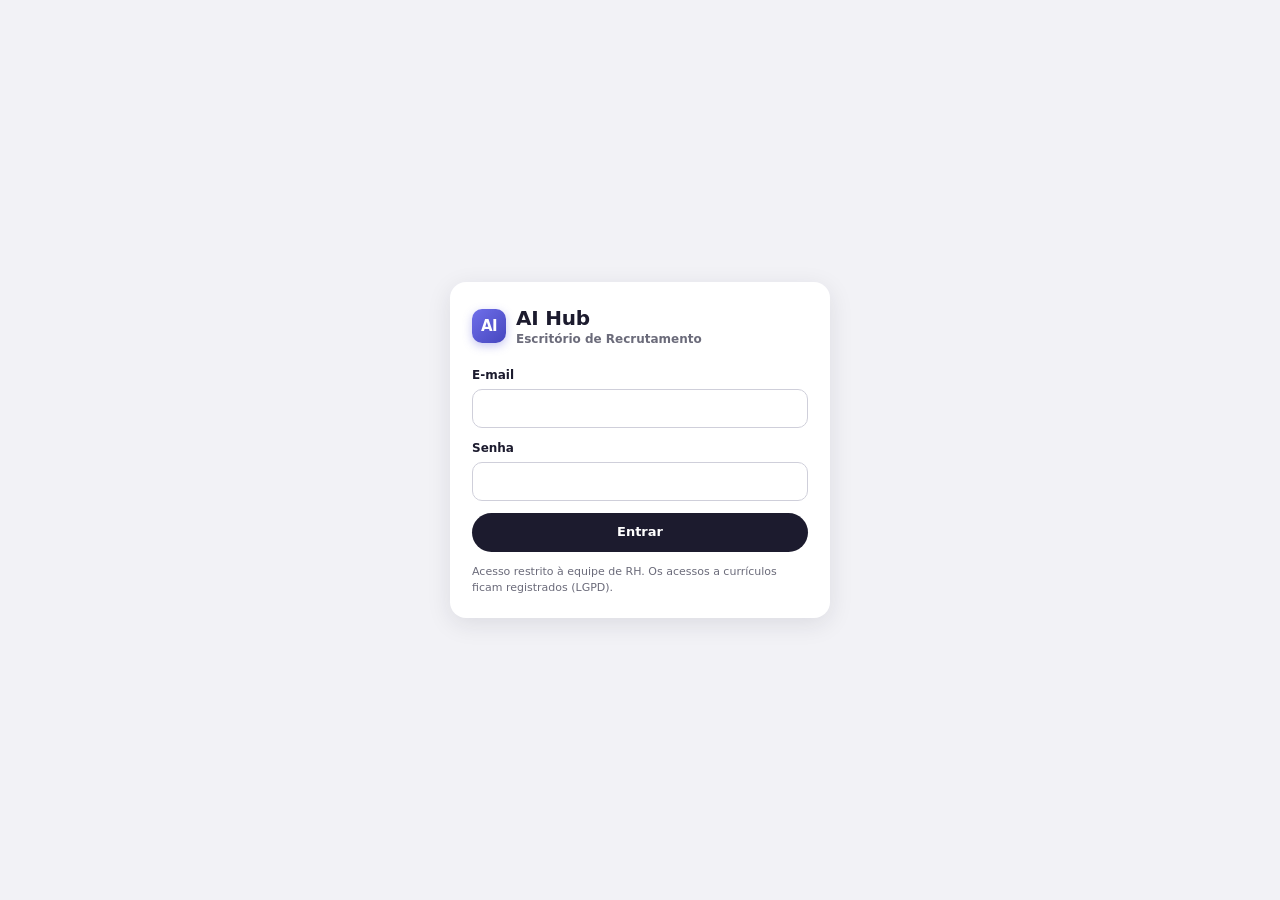
==== frontend/index.html @ b84db29b "AI Hub pronto para produção: Gemini econômico, controle de custos, usuários e Docker Projeto passa a" ====
<!doctype html>
<html lang="pt-BR">
<head>
<meta charset="utf-8">
<meta name="viewport" content="width=device-width,initial-scale=1">
<title>AI Hub · Escritório de Recrutamento</title>
<link rel="stylesheet" href="estilo.css">
</head>
<body>
<header id="topo">
  <div class="logo"><b data-marca="sigla">AI</b><div><h1 data-marca="nome">AI Hub</h1><span data-marca="subtitulo">Escritório de Recrutamento</span></div></div>
  <div id="legenda"></div>
  <div id="usuario"></div>
</header>
<main id="principal">
  <section id="esq">
    <div id="palco"><canvas id="cn"></canvas></div>
    <div id="ferramentas"></div>
    <div id="atividade"></div>
    <div id="cvw"></div>
  </section>
  <aside id="painel"><div id="pi"></div></aside>
</main>
<div id="dica"></div>
<div id="modal"></div>
<div id="login" class="oculto">
  <form class="caixa" id="flogin" autocomplete="on">
    <div class="logo"><b data-marca="sigla">AI</b><div><h1 data-marca="nome">AI Hub</h1><span data-marca="subtitulo">Escritório de Recrutamento</span></div></div>
    <label class="campo">E-mail<input id="lemail" type="email" required autocomplete="username"></label>
    <label class="campo">Senha<input id="lsenha" type="password" required autocomplete="current-password"></label>
    <div class="erro" id="lerro"></div>
    <button class="btn escuro" style="width:100%;padding:10px">Entrar</button>
    <p class="aviso">Acesso restrito à equipe de RH. Os acessos a currículos ficam registrados (LGPD).</p>
  </form>
</div>
<script src="cena.js"></script>
<script src="app.js"></script>
</body>
</html>
---- frontend/estilo.css ----
:root{--acc:#5B5BD6;--acc2:#4646BE;--accl:#ECEBFF;--k:#1C1B2E;--m:#6B6B7A;--l:#F6F6F9;--b:#E3E3EA;--ok:#2E9E5B;--warn:#F08A24;--bad:#D64545;--info:#3B82C4;
  --r:12px;--sh:0 6px 24px rgba(28,27,46,.10);font-synthesis:none}
*{box-sizing:border-box;margin:0;padding:0}
html,body{height:100%}
body{font:13px/1.45 system-ui,-apple-system,"Segoe UI",Roboto,Arial,sans-serif;background:#F2F2F6;color:var(--k);display:flex;flex-direction:column;overflow:hidden}
button{font:inherit;color:inherit;cursor:pointer}
input,select,textarea{font:inherit;color:inherit}
.oculto{display:none!important}

/* topo */
#topo{height:58px;flex:none;background:#fff;border-bottom:1px solid var(--b);display:flex;align-items:center;gap:14px;padding:0 18px}
.logo{display:flex;align-items:center;gap:10px}
.logo b{width:34px;height:34px;border-radius:10px;background:linear-gradient(135deg,#6F6FEA,var(--acc2));color:#fff;display:grid;place-items:center;font:900 15px system-ui;letter-spacing:-.5px;box-shadow:0 3px 10px rgba(91,91,214,.35)}
.logo h1{font-size:20px;letter-spacing:-.2px;white-space:nowrap}.logo span{display:block;font-size:12px;font-weight:600;color:var(--m);margin-top:-2px;white-space:nowrap}
#legenda{display:flex;gap:12px;margin-left:8px;flex-wrap:wrap;font-size:12px;font-weight:700}
#legenda span{display:flex;align-items:center;gap:5px;white-space:nowrap}
.d{display:inline-block;width:10px;height:10px;border-radius:50%;flex:none}
#usuario{margin-left:auto;display:flex;align-items:center;gap:10px;font-weight:600;white-space:nowrap}
.selo{background:var(--accl);color:var(--acc2);border-radius:20px;padding:4px 10px;font-size:11px;font-weight:700}
.selo.demo{background:var(--k);color:#fff}.selo.pausa{background:#FDECEA;color:var(--bad)}
.btn{border:0;border-radius:20px;padding:7px 14px;font-weight:700;background:var(--acc);color:#fff}
.btn:hover{background:var(--acc2)}.btn:disabled{opacity:.55;cursor:default}
.btn.escuro{background:var(--k);color:#fff}.btn.escuro:hover{background:#33314F}
.btn.claro{background:#fff;color:var(--k);box-shadow:inset 0 0 0 1.5px #C9C8D6}.btn.claro:hover{background:var(--accl)}
.btn.mini{padding:4px 10px;font-size:12px}.btn.perigo{background:var(--bad);color:#fff}
.lnk{background:none;border:0;color:var(--acc2);font-weight:700}

/* principal */
#principal{flex:1;display:flex;min-height:0;position:relative}
#esq{flex:1;display:flex;flex-direction:column;min-width:0;position:relative}
#palco{flex:1;overflow:auto;position:relative;min-height:0;background:radial-gradient(ellipse at 50% 40%,#FCFCFE 0%,#ECECF2 78%)}
#cn{display:block}
#ferramentas{position:absolute;left:14px;right:64px;top:12px;display:flex;gap:8px;z-index:3;flex-wrap:wrap;pointer-events:none}#ferramentas .btn{pointer-events:auto}
#ferramentas .btn{background:#fff;color:var(--k);box-shadow:var(--sh);font-size:12px}
#ferramentas .btn:hover{background:var(--accl);color:var(--acc2)}
#zoom{position:absolute;right:14px;top:12px;display:flex;flex-direction:column;gap:6px;z-index:3}
#zoom button{width:34px;height:34px;border:0;border-radius:10px;background:#fff;box-shadow:var(--sh);font-size:18px;font-weight:700}
#zoom button:hover{background:var(--accl)}
#zoom button:last-child{font-size:15px;opacity:.55}#zoom button.on{opacity:1;box-shadow:inset 0 0 0 2px var(--acc),var(--sh)}
#atividade{flex:none;background:#fff;border-top:1px solid var(--b);padding:7px 18px 8px;max-height:112px;overflow:hidden;transition:max-height .2s}
#atividade.fechado{max-height:34px}
#atividade header{display:flex;align-items:center;gap:8px;font-weight:800;font-size:12px;letter-spacing:.3px;color:var(--m);cursor:pointer;height:20px}
#atividade p{margin:2px 0;display:flex;gap:10px;white-space:nowrap;overflow:hidden;text-overflow:ellipsis}
#atividade p b{color:#9A9AA8;font-weight:700;flex:none;width:40px}
#atividade p span{overflow:hidden;text-overflow:ellipsis}#atividade p i{font-style:normal;font-weight:700}
#atividade p.novo{animation:pisca 1.2s}
@keyframes pisca{0%{background:var(--accl)}100%{background:transparent}}

/* dica */
#dica{position:fixed;z-index:30;pointer-events:none;background:#fff;border-radius:10px;box-shadow:var(--sh);padding:9px 12px;font-size:12px;max-width:290px;display:none;border:1px solid var(--b)}
#dica b{font-size:13px}

/* painel lateral */
#painel{width:0;flex:none;overflow:hidden;background:var(--l);transition:width .18s;box-shadow:-8px 0 24px rgba(28,27,46,.06)}
#painel.aberto{width:420px}
#pi{width:420px;height:100%;display:flex;flex-direction:column}
.ph{background:var(--k);color:#fff;padding:16px 18px;display:flex;gap:14px;align-items:center;position:relative;flex:none;min-height:100px}
.ph h2{font-size:22px;letter-spacing:.3px}.ph h2 .emoji{font-size:18px;vertical-align:2px}.ph small{color:#B7B6FF;font-weight:700;display:block}.ph em{font-style:normal;font-size:12px;color:#D6D5E6;display:block;margin:2px 0 6px}
.ph canvas{flex:none;border-radius:50%;background:var(--accl)}
.ph .chip{white-space:normal;line-height:1.35;padding:3px 9px}
.x{position:absolute;right:12px;top:8px;background:none;border:0;color:#fff;font-size:24px;line-height:1}
.abas{display:flex;background:#fff;flex:none;border-bottom:1px solid var(--b)}
.abas button{flex:1;padding:12px 6px;border:0;background:none;font-weight:700;color:#8A8A98;border-bottom:3px solid transparent}
.abas .on{color:var(--k);border-color:var(--acc)}
#pb{flex:1;overflow:auto;padding:14px 16px}
.cartao{background:#fff;border-radius:var(--r);padding:12px 13px;margin-bottom:10px;box-shadow:0 1px 2px rgba(28,27,46,.05)}
.cartao.clica{cursor:pointer}.cartao.clica:hover{box-shadow:0 0 0 2px var(--acc)}
.sec{font-size:11px;font-weight:800;letter-spacing:.4px;color:var(--m);margin:10px 0 7px;text-transform:uppercase}
.chip{display:inline-flex;align-items:center;gap:5px;border-radius:12px;padding:2px 9px;font-size:11px;font-weight:700;color:#fff;white-space:nowrap;background:#8A8F99}
.chip.claro{background:#EFEFF4;color:var(--k)}
.linha{display:flex;justify-content:space-between;align-items:center;gap:8px}
.barra{height:7px;background:#E7E7EE;border-radius:4px;margin:8px 0;overflow:hidden}.barra i{display:block;height:100%;background:var(--ok);border-radius:4px}
.g4{display:grid;grid-template-columns:repeat(4,1fr);gap:8px}.g2{display:grid;grid-template-columns:1fr 1fr;gap:8px}.g3{display:grid;grid-template-columns:repeat(3,1fr);gap:8px}
.kpi{background:#fff;border-radius:10px;padding:10px 6px;text-align:center;font-size:11px;color:var(--m);font-weight:600}
.kpi b{display:block;font-size:22px;color:var(--k);line-height:1.2}
.kpi.alerta b{color:var(--bad)}
.pilula{display:inline-block;border:1px solid #D4D4DE;background:#fff;border-radius:14px;padding:4px 11px;margin:0 6px 6px 0;font-weight:600;font-size:12px;cursor:pointer}
.pilula:hover{border-color:var(--acc)}
.pilula.on{background:var(--accl);border-color:var(--acc);color:var(--acc2);font-weight:800}
.mini{font-size:12px;color:var(--m)}
.ok{color:#23804A}.alerta{color:#B9650F}.ruim{color:var(--bad)}
ul.lista{margin:4px 0 0 16px}ul.lista li{margin:2px 0}
.hist p{margin:4px 0;font-size:12px}.hist b{color:#9A9AA8;margin-right:6px}
.vazio{color:var(--m);text-align:center;padding:24px 8px}
.msg{max-width:86%;padding:8px 12px;border-radius:14px;margin:6px 0;background:#fff;white-space:pre-wrap}
.msg.eu{background:var(--acc);color:#fff;margin-left:auto}
.msg.digitando{color:var(--m);font-style:italic}
#entrada{display:flex;gap:8px;padding:10px 14px;flex:none;border-top:1px solid var(--b);background:#fff}
#entrada input{flex:1;border:1px solid #CFCFDA;border-radius:20px;padding:9px 14px}
#entrada input:focus,.campo input:focus,.campo textarea:focus,.campo select:focus{outline:2px solid var(--accl);border-color:var(--acc)}
.pend{background:#FDECEA}.pend.amarelo{background:#FFF6D6}
select.sel{border:1px solid #CFCFDA;border-radius:8px;padding:5px 8px;background:#fff}

/* personalidade, colaboração e canal da equipe */
.cartao.perfil{background:#F7F6FF;border:1px solid #DCDAFA}
.colab{margin-top:4px;padding:5px 8px;background:#F3F0FF;border-radius:8px;color:#463F63}
.cartao.colabc{background:#F6F3FF;border:1px solid #DDD5F5;box-shadow:none}
.rostos{display:flex;gap:4px;flex-wrap:wrap;margin-top:2px}.rostos canvas{border-radius:50%;box-shadow:0 0 0 2px #fff}
.sugs{flex:none;padding:8px 12px 0;background:#fff;border-top:1px solid var(--b);max-height:76px;overflow:auto}
.eq{display:flex;gap:8px;margin:10px 0;align-items:flex-start}
.eq canvas.av{flex:none;border-radius:50%;margin-top:2px}
.eq .corpo{min-width:0;max-width:86%}
.eq .quem{font-size:12px;margin-bottom:2px}
.eq .bal{background:#fff;border-radius:4px 14px 14px 14px;padding:7px 11px;white-space:pre-wrap;box-shadow:0 1px 2px rgba(28,27,46,.06)}
.eq.digitando .bal{color:var(--m);font-style:italic;background:#F6F3FF}
.eq.eu{justify-content:flex-end}.eq.eu .bal{background:var(--acc);color:#fff;border-radius:14px 4px 14px 14px;max-width:86%}
.eq.sis{justify-content:center;font-size:11.5px;color:var(--m);text-align:center;background:#ECECF2;border-radius:10px;padding:5px 10px}
.eq.sis span{color:#9A9AA8;margin-left:4px}

/* administração */
.caixa.larga{width:min(820px,100%)}
.tabs{display:flex;gap:4px;border-bottom:1px solid var(--b);margin:-4px 0 14px}
.tabs button{border:0;background:none;padding:9px 12px;font-weight:700;color:#8A8A98;border-bottom:3px solid transparent}
.tabs .on{color:var(--k);border-color:var(--acc)}
table.tab{width:100%;border-collapse:collapse;font-size:12.5px}
table.tab th{text-align:left;color:var(--m);font-weight:700;font-size:11px;text-transform:uppercase;letter-spacing:.3px;padding:6px 8px;border-bottom:1px solid var(--b)}
table.tab td{padding:7px 8px;border-bottom:1px solid #F0F0F5;vertical-align:middle}
table.tab tr.inativo td{color:#A0A0AE}
.senha{font:700 15px ui-monospace,SFMono-Regular,Menlo,monospace;background:var(--accl);color:var(--acc2);border-radius:8px;padding:6px 10px;display:inline-block;margin:4px 0;user-select:all}
.resultado{border-radius:10px;padding:10px 12px;margin-top:10px;font-weight:600}
.resultado.bom{background:#E8F6EE;color:#1F7A45}.resultado.ruim{background:#FDECEA;color:var(--bad)}
.uso b{font-size:20px;display:block;color:var(--k)}

/* currículo */
#cvw{position:absolute;inset:0;background:rgba(28,27,46,.45);z-index:10;padding:18px;display:none}
.cw{background:var(--l);border-radius:14px;height:100%;display:flex;flex-direction:column;overflow:hidden;box-shadow:var(--sh)}
.cw>header{height:48px;flex:none;background:var(--k);color:#fff;display:flex;align-items:center;padding:0 18px;gap:12px}
.cw>header .voltar{color:#B7B6FF;font-weight:700;background:none;border:0}
.cw>header b{margin:0 auto}.cw>header .x{position:static}
.cb{flex:1;display:flex;gap:18px;padding:18px;min-height:0}
.papel{flex:1.35;background:#fff;border:1px solid #DDDDE5;padding:24px 28px;overflow:auto;box-shadow:0 2px 10px rgba(0,0,0,.05)}
.papel pre{white-space:pre-wrap;font:14px/1.6 system-ui,-apple-system,"Segoe UI",sans-serif}
.papel h1{font-size:26px;margin-bottom:2px}
mark{background:#E2E0FF;padding:1px 3px;border-radius:3px}
.num{display:inline-grid;place-items:center;background:var(--acc);color:#fff;border-radius:50%;width:18px;height:18px;font:800 10px system-ui;margin-right:5px;vertical-align:1px}
.analise{flex:1;overflow:auto}
.decisao{display:flex;gap:8px;flex-wrap:wrap;margin-top:8px}

/* modais e login */
#modal{position:fixed;inset:0;background:rgba(28,27,46,.45);z-index:40;display:none;align-items:center;justify-content:center;padding:16px}
.caixa{background:#fff;border-radius:16px;box-shadow:var(--sh);width:min(560px,100%);max-height:90vh;overflow:auto;padding:22px}
.caixa h3{font-size:18px;margin-bottom:12px}
.campo{display:block;margin-bottom:12px;font-weight:700;font-size:12px}
.campo input,.campo textarea,.campo select{display:block;width:100%;margin-top:5px;border:1px solid #CFCFDA;border-radius:10px;padding:9px 11px;font-weight:400;font-size:13px}
.campo textarea{min-height:80px;resize:vertical}
.acoes{display:flex;justify-content:flex-end;gap:8px;margin-top:6px}
.erro{color:var(--bad);font-weight:700;margin:6px 0}
#login{position:fixed;inset:0;z-index:50;background:#F2F2F6;display:flex;align-items:center;justify-content:center;padding:16px}
#login .caixa{width:min(380px,100%)}
#login .logo{margin-bottom:18px}
.aviso{font-size:11px;color:var(--m);margin-top:12px}

@media (max-width:1560px){#legenda{gap:9px;font-size:11px}#usuario small{display:none}}
@media (max-width:1250px){#legenda{display:none}}
@media (max-width:600px){
  #topo{gap:8px;padding:0 10px}.logo span,#usuario>span:not(.selo),#usuario .selo.demo{display:none}.logo h1{font-size:17px;white-space:nowrap}
  #usuario{gap:6px}#trocar-senha{font-size:0;padding:4px 8px}#trocar-senha::before{content:'🔑';font-size:13px}
}
@media (max-width:900px){
  #legenda{display:none}
  #painel.aberto{position:absolute;inset:0;width:100%;z-index:12}
  #pi{width:100%}
  .cb{flex-direction:column}
  .g3{grid-template-columns:1fr 1fr}
}
.caixa .x{position:static;color:var(--m)}.caixa .x:hover{color:var(--k)}
.caixa .kpi{background:var(--l)}
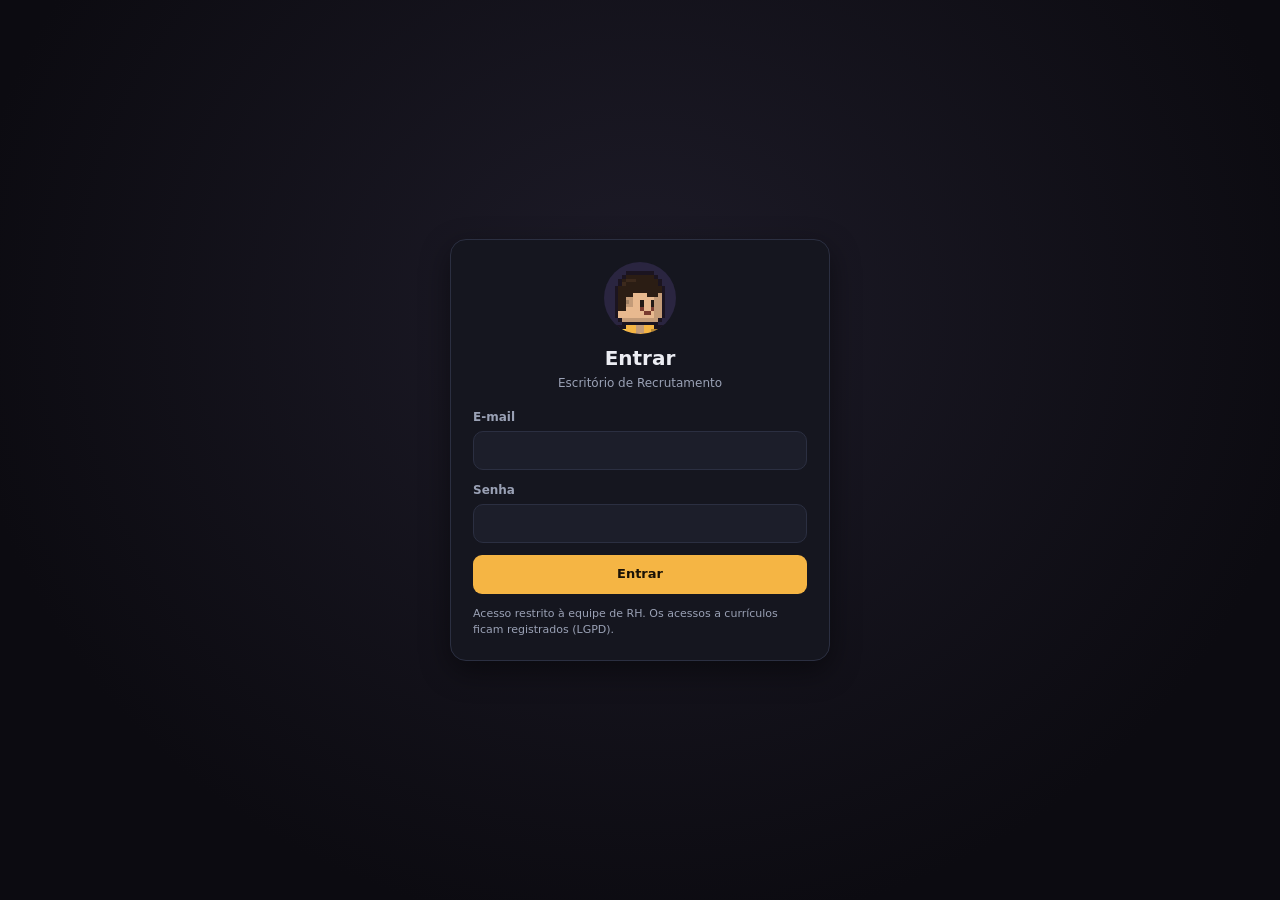
==== commit 05e8ba75: "Escritório em pixel art, interface escura e banco no Supabase Visual: - cena.js reescrito: pixel art" ====
--- a/frontend/index.html
+++ b/frontend/index.html
@@ -3,33 +3,36 @@
 <head>
 <meta charset="utf-8">
 <meta name="viewport" content="width=device-width,initial-scale=1">
-<title>AI Hub · Escritório de Recrutamento</title>
+<meta name="color-scheme" content="dark">
+<title>Escritório de Recrutamento</title>
 <link rel="stylesheet" href="estilo.css">
 </head>
 <body>
 <header id="topo">
-  <div class="logo"><b data-marca="sigla">AI</b><div><h1 data-marca="nome">AI Hub</h1><span data-marca="subtitulo">Escritório de Recrutamento</span></div></div>
-  <div id="legenda"></div>
+  <div class="logo oculto" id="marca"><b data-marca="sigla"></b><span data-marca="nome"></span></div>
+  <nav id="ferramentas"></nav>
   <div id="usuario"></div>
 </header>
 <main id="principal">
   <section id="esq">
     <div id="palco"><canvas id="cn"></canvas></div>
-    <div id="ferramentas"></div>
-    <div id="atividade"></div>
     <div id="cvw"></div>
   </section>
   <aside id="painel"><div id="pi"></div></aside>
 </main>
+<div id="atividade" class="oculto" role="dialog" aria-label="Atividade recente"></div>
+<div id="legenda" class="oculto"></div>
 <div id="dica"></div>
 <div id="modal"></div>
 <div id="login" class="oculto">
   <form class="caixa" id="flogin" autocomplete="on">
-    <div class="logo"><b data-marca="sigla">AI</b><div><h1 data-marca="nome">AI Hub</h1><span data-marca="subtitulo">Escritório de Recrutamento</span></div></div>
+    <canvas id="login-avatar" width="72" height="72"></canvas>
+    <h2 id="login-titulo">Entrar</h2>
+    <p class="mini" id="login-sub">Escritório de recrutamento</p>
     <label class="campo">E-mail<input id="lemail" type="email" required autocomplete="username"></label>
     <label class="campo">Senha<input id="lsenha" type="password" required autocomplete="current-password"></label>
     <div class="erro" id="lerro"></div>
-    <button class="btn escuro" style="width:100%;padding:10px">Entrar</button>
+    <button class="btn" style="width:100%;padding:10px">Entrar</button>
     <p class="aviso">Acesso restrito à equipe de RH. Os acessos a currículos ficam registrados (LGPD).</p>
   </form>
 </div>
--- a/frontend/estilo.css
+++ b/frontend/estilo.css
@@ -1,167 +1,180 @@
-:root{--acc:#5B5BD6;--acc2:#4646BE;--accl:#ECEBFF;--k:#1C1B2E;--m:#6B6B7A;--l:#F6F6F9;--b:#E3E3EA;--ok:#2E9E5B;--warn:#F08A24;--bad:#D64545;--info:#3B82C4;
-  --r:12px;--sh:0 6px 24px rgba(28,27,46,.10);font-synthesis:none}
+:root{--bg:#0E0F15;--sup:#15161F;--sup2:#1C1E2A;--sup3:#252836;--b:#2B2F41;--k:#ECEDF3;--m:#9AA1B5;
+  --acc:#F5B544;--acc2:#E39A1E;--accl:rgba(245,181,68,.14);--ok:#3FB56B;--warn:#F29A38;--bad:#E5534B;--info:#4C8FD6;
+  --r:12px;--sh:0 10px 30px rgba(0,0,0,.45);font-synthesis:none;color-scheme:dark}
 *{box-sizing:border-box;margin:0;padding:0}
 html,body{height:100%}
-body{font:13px/1.45 system-ui,-apple-system,"Segoe UI",Roboto,Arial,sans-serif;background:#F2F2F6;color:var(--k);display:flex;flex-direction:column;overflow:hidden}
+body{font:13px/1.45 system-ui,-apple-system,"Segoe UI",Roboto,Arial,sans-serif;background:var(--bg);color:var(--k);display:flex;flex-direction:column;overflow:hidden}
 button{font:inherit;color:inherit;cursor:pointer}
 input,select,textarea{font:inherit;color:inherit}
+a{color:var(--acc)}
 .oculto{display:none!important}
+svg.ic{width:16px;height:16px;flex:none;stroke:currentColor;fill:none;stroke-width:1.8;stroke-linecap:round;stroke-linejoin:round}
 
 /* topo */
-#topo{height:58px;flex:none;background:#fff;border-bottom:1px solid var(--b);display:flex;align-items:center;gap:14px;padding:0 18px}
-.logo{display:flex;align-items:center;gap:10px}
-.logo b{width:34px;height:34px;border-radius:10px;background:linear-gradient(135deg,#6F6FEA,var(--acc2));color:#fff;display:grid;place-items:center;font:900 15px system-ui;letter-spacing:-.5px;box-shadow:0 3px 10px rgba(91,91,214,.35)}
-.logo h1{font-size:20px;letter-spacing:-.2px;white-space:nowrap}.logo span{display:block;font-size:12px;font-weight:600;color:var(--m);margin-top:-2px;white-space:nowrap}
-#legenda{display:flex;gap:12px;margin-left:8px;flex-wrap:wrap;font-size:12px;font-weight:700}
-#legenda span{display:flex;align-items:center;gap:5px;white-space:nowrap}
-.d{display:inline-block;width:10px;height:10px;border-radius:50%;flex:none}
-#usuario{margin-left:auto;display:flex;align-items:center;gap:10px;font-weight:600;white-space:nowrap}
-.selo{background:var(--accl);color:var(--acc2);border-radius:20px;padding:4px 10px;font-size:11px;font-weight:700}
-.selo.demo{background:var(--k);color:#fff}.selo.pausa{background:#FDECEA;color:var(--bad)}
-.btn{border:0;border-radius:20px;padding:7px 14px;font-weight:700;background:var(--acc);color:#fff}
-.btn:hover{background:var(--acc2)}.btn:disabled{opacity:.55;cursor:default}
-.btn.escuro{background:var(--k);color:#fff}.btn.escuro:hover{background:#33314F}
-.btn.claro{background:#fff;color:var(--k);box-shadow:inset 0 0 0 1.5px #C9C8D6}.btn.claro:hover{background:var(--accl)}
+#topo{height:52px;flex:none;background:var(--sup);border-bottom:1px solid var(--b);display:flex;align-items:center;gap:12px;padding:0 14px}
+.logo{display:flex;align-items:center;gap:9px;font-weight:800;font-size:15px;white-space:nowrap}
+.logo b{width:28px;height:28px;border-radius:8px;background:linear-gradient(135deg,#F7C86A,var(--acc2));color:#1A1206;display:grid;place-items:center;font:900 12px system-ui}
+#ferramentas{display:flex;gap:4px;min-width:0;overflow-x:auto;scrollbar-width:none}
+#ferramentas::-webkit-scrollbar{display:none}
+#ferramentas .btn{display:inline-flex;align-items:center;gap:7px;background:transparent;color:var(--m);font-weight:650;padding:7px 11px;border-radius:9px;white-space:nowrap}
+#ferramentas .btn:hover{background:var(--sup3);color:var(--k)}
+#usuario{margin-left:auto;display:flex;align-items:center;gap:8px;font-weight:600;white-space:nowrap}
+#usuario .quem{display:flex;flex-direction:column;line-height:1.15;text-align:right;margin:0 4px}
+#usuario .quem small{color:var(--m);font-weight:600;font-size:11px}
+.icone{position:relative;display:grid;place-items:center;width:34px;height:34px;border-radius:9px;border:1px solid var(--b);background:var(--sup2);color:var(--m)}
+.icone:hover{color:var(--k);background:var(--sup3)}
+.icone.on{color:var(--acc);border-color:rgba(245,181,68,.45)}
+.icone .cont{position:absolute;top:-5px;right:-5px;min-width:17px;height:17px;padding:0 4px;border-radius:9px;background:var(--acc);color:#1A1206;font:800 10px/17px system-ui;text-align:center}
+.selo{background:var(--sup3);color:var(--m);border-radius:20px;padding:4px 10px;font-size:11px;font-weight:700;border:1px solid var(--b)}
+.selo.ia{color:#C9D2FF}.selo.demo{color:var(--m)}.selo.pausa{background:rgba(229,83,75,.14);border-color:rgba(229,83,75,.45);color:#FF8F87}
+.btn{border:0;border-radius:9px;padding:7px 14px;font-weight:700;background:var(--acc);color:#1A1206}
+.btn:hover{background:#FFC867}.btn:disabled{opacity:.5;cursor:default}
+.btn.escuro{background:var(--sup3);color:var(--k)}.btn.escuro:hover{background:#30344A}
+.btn.claro{background:transparent;color:var(--k);box-shadow:inset 0 0 0 1px var(--b)}.btn.claro:hover{background:var(--sup3)}
 .btn.mini{padding:4px 10px;font-size:12px}.btn.perigo{background:var(--bad);color:#fff}
-.lnk{background:none;border:0;color:var(--acc2);font-weight:700}
+.lnk{background:none;border:0;color:var(--acc);font-weight:700}
 
-/* principal */
+/* palco */
 #principal{flex:1;display:flex;min-height:0;position:relative}
 #esq{flex:1;display:flex;flex-direction:column;min-width:0;position:relative}
-#palco{flex:1;overflow:auto;position:relative;min-height:0;background:radial-gradient(ellipse at 50% 40%,#FCFCFE 0%,#ECECF2 78%)}
+#palco{flex:1;overflow:auto;position:relative;min-height:0;background:radial-gradient(ellipse at 50% 42%,#1D1B28 0%,#121119 62%,#0C0B11 100%)}
 #cn{display:block}
-#ferramentas{position:absolute;left:14px;right:64px;top:12px;display:flex;gap:8px;z-index:3;flex-wrap:wrap;pointer-events:none}#ferramentas .btn{pointer-events:auto}
-#ferramentas .btn{background:#fff;color:var(--k);box-shadow:var(--sh);font-size:12px}
-#ferramentas .btn:hover{background:var(--accl);color:var(--acc2)}
-#zoom{position:absolute;right:14px;top:12px;display:flex;flex-direction:column;gap:6px;z-index:3}
-#zoom button{width:34px;height:34px;border:0;border-radius:10px;background:#fff;box-shadow:var(--sh);font-size:18px;font-weight:700}
-#zoom button:hover{background:var(--accl)}
-#zoom button:last-child{font-size:15px;opacity:.55}#zoom button.on{opacity:1;box-shadow:inset 0 0 0 2px var(--acc),var(--sh)}
-#atividade{flex:none;background:#fff;border-top:1px solid var(--b);padding:7px 18px 8px;max-height:112px;overflow:hidden;transition:max-height .2s}
-#atividade.fechado{max-height:34px}
-#atividade header{display:flex;align-items:center;gap:8px;font-weight:800;font-size:12px;letter-spacing:.3px;color:var(--m);cursor:pointer;height:20px}
-#atividade p{margin:2px 0;display:flex;gap:10px;white-space:nowrap;overflow:hidden;text-overflow:ellipsis}
-#atividade p b{color:#9A9AA8;font-weight:700;flex:none;width:40px}
-#atividade p span{overflow:hidden;text-overflow:ellipsis}#atividade p i{font-style:normal;font-weight:700}
-#atividade p.novo{animation:pisca 1.2s}
+#zoom{position:absolute;right:12px;top:12px;display:flex;flex-direction:column;gap:6px;z-index:3}
+#zoom button{width:32px;height:32px;border:1px solid var(--b);border-radius:9px;background:rgba(21,22,31,.86);color:var(--m);font-size:16px;font-weight:700;display:grid;place-items:center;backdrop-filter:blur(4px)}
+#zoom button:hover{color:var(--k);background:var(--sup3)}
+#zoom button.on{color:var(--acc);border-color:rgba(245,181,68,.45)}
+
+/* atividade (discreta: abre pelo sino) */
+#atividade{position:fixed;top:56px;right:12px;width:min(400px,calc(100vw - 24px));max-height:min(70vh,560px);z-index:35;background:var(--sup);border:1px solid var(--b);border-radius:14px;box-shadow:var(--sh);display:flex;flex-direction:column;overflow:hidden}
+#atividade header{display:flex;align-items:center;gap:8px;padding:12px 14px;border-bottom:1px solid var(--b);font-weight:800}
+#atividade header .vivo{width:7px;height:7px;border-radius:50%;background:var(--ok);box-shadow:0 0 0 3px rgba(63,181,107,.2)}
+#atividade header span{color:var(--m);font-weight:600;font-size:12px}
+#atividade .lista-ev{overflow:auto;padding:4px 0}
+#atividade p{display:flex;gap:10px;padding:7px 14px;font-size:12.5px;border-bottom:1px solid rgba(43,47,65,.5)}
+#atividade p:last-child{border-bottom:0}
+#atividade p b{color:var(--m);font-weight:700;flex:none;width:38px;font-variant-numeric:tabular-nums}
+#atividade p i{font-style:normal;font-weight:700;color:var(--k)}
+#atividade p.novo{animation:pisca 1.4s}
 @keyframes pisca{0%{background:var(--accl)}100%{background:transparent}}
+#legenda{position:fixed;z-index:35;background:var(--sup);border:1px solid var(--b);border-radius:12px;box-shadow:var(--sh);padding:10px 12px;display:grid;gap:6px;font-size:12px;font-weight:600}
+#legenda span{display:flex;align-items:center;gap:8px;white-space:nowrap}
+.d{display:inline-block;width:9px;height:9px;border-radius:50%;flex:none}
 
 /* dica */
-#dica{position:fixed;z-index:30;pointer-events:none;background:#fff;border-radius:10px;box-shadow:var(--sh);padding:9px 12px;font-size:12px;max-width:290px;display:none;border:1px solid var(--b)}
+#dica{position:fixed;z-index:30;pointer-events:none;background:var(--sup);border-radius:10px;box-shadow:var(--sh);padding:9px 12px;font-size:12px;max-width:290px;display:none;border:1px solid var(--b)}
 #dica b{font-size:13px}
 
 /* painel lateral */
-#painel{width:0;flex:none;overflow:hidden;background:var(--l);transition:width .18s;box-shadow:-8px 0 24px rgba(28,27,46,.06)}
+#painel{width:0;flex:none;overflow:hidden;background:var(--sup);transition:width .18s;border-left:1px solid var(--b)}
 #painel.aberto{width:420px}
 #pi{width:420px;height:100%;display:flex;flex-direction:column}
-.ph{background:var(--k);color:#fff;padding:16px 18px;display:flex;gap:14px;align-items:center;position:relative;flex:none;min-height:100px}
-.ph h2{font-size:22px;letter-spacing:.3px}.ph h2 .emoji{font-size:18px;vertical-align:2px}.ph small{color:#B7B6FF;font-weight:700;display:block}.ph em{font-style:normal;font-size:12px;color:#D6D5E6;display:block;margin:2px 0 6px}
-.ph canvas{flex:none;border-radius:50%;background:var(--accl)}
+.ph{background:linear-gradient(180deg,#1E2030,#181A25);border-bottom:1px solid var(--b);padding:16px 18px;display:flex;gap:14px;align-items:center;position:relative;flex:none;min-height:96px}
+.ph h2{font-size:20px;letter-spacing:.3px}.ph h2 .emoji{font-size:16px;vertical-align:2px}.ph small{color:var(--acc);font-weight:700;display:block}.ph em{font-style:normal;font-size:12px;color:var(--m);display:block;margin:2px 0 6px}
+.ph canvas{flex:none;border-radius:50%;image-rendering:pixelated;box-shadow:0 0 0 2px var(--b)}
 .ph .chip{white-space:normal;line-height:1.35;padding:3px 9px}
-.x{position:absolute;right:12px;top:8px;background:none;border:0;color:#fff;font-size:24px;line-height:1}
-.abas{display:flex;background:#fff;flex:none;border-bottom:1px solid var(--b)}
-.abas button{flex:1;padding:12px 6px;border:0;background:none;font-weight:700;color:#8A8A98;border-bottom:3px solid transparent}
+.x{position:absolute;right:12px;top:8px;background:none;border:0;color:var(--m);font-size:24px;line-height:1}.x:hover{color:var(--k)}
+.abas{display:flex;background:var(--sup);flex:none;border-bottom:1px solid var(--b)}
+.abas button{flex:1;padding:11px 6px;border:0;background:none;font-weight:700;color:var(--m);border-bottom:2px solid transparent}
 .abas .on{color:var(--k);border-color:var(--acc)}
-#pb{flex:1;overflow:auto;padding:14px 16px}
-.cartao{background:#fff;border-radius:var(--r);padding:12px 13px;margin-bottom:10px;box-shadow:0 1px 2px rgba(28,27,46,.05)}
-.cartao.clica{cursor:pointer}.cartao.clica:hover{box-shadow:0 0 0 2px var(--acc)}
-.sec{font-size:11px;font-weight:800;letter-spacing:.4px;color:var(--m);margin:10px 0 7px;text-transform:uppercase}
-.chip{display:inline-flex;align-items:center;gap:5px;border-radius:12px;padding:2px 9px;font-size:11px;font-weight:700;color:#fff;white-space:nowrap;background:#8A8F99}
-.chip.claro{background:#EFEFF4;color:var(--k)}
+#pb{flex:1;overflow:auto;padding:14px 16px;background:var(--bg)}
+.cartao{background:var(--sup2);border:1px solid var(--b);border-radius:var(--r);padding:12px 13px;margin-bottom:10px}
+.cartao.clica{cursor:pointer}.cartao.clica:hover{border-color:rgba(245,181,68,.55)}
+.sec{font-size:11px;font-weight:800;letter-spacing:.5px;color:var(--m);margin:12px 0 7px;text-transform:uppercase}
+.chip{display:inline-flex;align-items:center;gap:5px;border-radius:12px;padding:2px 9px;font-size:11px;font-weight:700;color:#fff;white-space:nowrap;background:#5A6070}
+.chip.claro{background:var(--sup3);color:var(--k)}
 .linha{display:flex;justify-content:space-between;align-items:center;gap:8px}
-.barra{height:7px;background:#E7E7EE;border-radius:4px;margin:8px 0;overflow:hidden}.barra i{display:block;height:100%;background:var(--ok);border-radius:4px}
+.barra{height:6px;background:var(--sup3);border-radius:4px;margin:8px 0;overflow:hidden}.barra i{display:block;height:100%;background:var(--ok);border-radius:4px}
 .g4{display:grid;grid-template-columns:repeat(4,1fr);gap:8px}.g2{display:grid;grid-template-columns:1fr 1fr;gap:8px}.g3{display:grid;grid-template-columns:repeat(3,1fr);gap:8px}
-.kpi{background:#fff;border-radius:10px;padding:10px 6px;text-align:center;font-size:11px;color:var(--m);font-weight:600}
-.kpi b{display:block;font-size:22px;color:var(--k);line-height:1.2}
-.kpi.alerta b{color:var(--bad)}
-.pilula{display:inline-block;border:1px solid #D4D4DE;background:#fff;border-radius:14px;padding:4px 11px;margin:0 6px 6px 0;font-weight:600;font-size:12px;cursor:pointer}
-.pilula:hover{border-color:var(--acc)}
-.pilula.on{background:var(--accl);border-color:var(--acc);color:var(--acc2);font-weight:800}
-.mini{font-size:12px;color:var(--m)}
-.ok{color:#23804A}.alerta{color:#B9650F}.ruim{color:var(--bad)}
+.kpi{background:var(--sup2);border:1px solid var(--b);border-radius:10px;padding:10px 6px;text-align:center;font-size:11px;color:var(--m);font-weight:600}
+.kpi b{display:block;font-size:21px;color:var(--k);line-height:1.2;font-variant-numeric:tabular-nums}
+.kpi.alerta b{color:#FF8F87}
+.pilula{display:inline-block;border:1px solid var(--b);background:var(--sup2);border-radius:14px;padding:4px 11px;margin:0 6px 6px 0;font-weight:600;font-size:12px;cursor:pointer;color:var(--k)}
+.pilula:hover{border-color:rgba(245,181,68,.55)}
+.pilula.on{background:var(--accl);border-color:var(--acc);color:var(--acc);font-weight:800}
+.mini:not(.btn){font-size:12px;color:var(--m)}
+.ok{color:#6FD596}.alerta{color:#F5B862}.ruim{color:#FF8F87}
 ul.lista{margin:4px 0 0 16px}ul.lista li{margin:2px 0}
-.hist p{margin:4px 0;font-size:12px}.hist b{color:#9A9AA8;margin-right:6px}
+.hist p{margin:4px 0;font-size:12px}.hist b{color:var(--m);margin-right:6px}
 .vazio{color:var(--m);text-align:center;padding:24px 8px}
-.msg{max-width:86%;padding:8px 12px;border-radius:14px;margin:6px 0;background:#fff;white-space:pre-wrap}
-.msg.eu{background:var(--acc);color:#fff;margin-left:auto}
+.msg{max-width:86%;padding:8px 12px;border-radius:14px;margin:6px 0;background:var(--sup2);border:1px solid var(--b);white-space:pre-wrap}
+.msg.eu{background:var(--acc);border-color:var(--acc);color:#1A1206;margin-left:auto}
 .msg.digitando{color:var(--m);font-style:italic}
-#entrada{display:flex;gap:8px;padding:10px 14px;flex:none;border-top:1px solid var(--b);background:#fff}
-#entrada input{flex:1;border:1px solid #CFCFDA;border-radius:20px;padding:9px 14px}
+#entrada{display:flex;gap:8px;padding:10px 14px;flex:none;border-top:1px solid var(--b);background:var(--sup)}
+#entrada input{flex:1;border:1px solid var(--b);background:var(--sup2);border-radius:10px;padding:9px 12px}
 #entrada input:focus,.campo input:focus,.campo textarea:focus,.campo select:focus{outline:2px solid var(--accl);border-color:var(--acc)}
-.pend{background:#FDECEA}.pend.amarelo{background:#FFF6D6}
-select.sel{border:1px solid #CFCFDA;border-radius:8px;padding:5px 8px;background:#fff}
+.pend{background:rgba(229,83,75,.1);border-color:rgba(229,83,75,.35)}.pend.amarelo{background:rgba(245,181,68,.1);border-color:rgba(245,181,68,.35)}
+select.sel,input.sel{border:1px solid var(--b);border-radius:8px;padding:5px 8px;background:var(--sup2)}
 
 /* personalidade, colaboração e canal da equipe */
-.cartao.perfil{background:#F7F6FF;border:1px solid #DCDAFA}
-.colab{margin-top:4px;padding:5px 8px;background:#F3F0FF;border-radius:8px;color:#463F63}
-.cartao.colabc{background:#F6F3FF;border:1px solid #DDD5F5;box-shadow:none}
-.rostos{display:flex;gap:4px;flex-wrap:wrap;margin-top:2px}.rostos canvas{border-radius:50%;box-shadow:0 0 0 2px #fff}
-.sugs{flex:none;padding:8px 12px 0;background:#fff;border-top:1px solid var(--b);max-height:76px;overflow:auto}
+.cartao.perfil{background:linear-gradient(180deg,rgba(245,181,68,.08),rgba(245,181,68,.02));border-color:rgba(245,181,68,.3)}
+.colab{margin-top:4px;padding:5px 8px;background:rgba(160,123,224,.12);border-radius:8px;color:#D9C9FF}
+.cartao.colabc{background:rgba(160,123,224,.1);border-color:rgba(160,123,224,.35)}
+.rostos{display:flex;gap:4px;flex-wrap:wrap;margin-top:4px}.rostos canvas{border-radius:50%;box-shadow:0 0 0 2px var(--sup);image-rendering:pixelated}
+.sugs{flex:none;padding:8px 12px 0;background:var(--sup);border-top:1px solid var(--b);max-height:76px;overflow:auto}
 .eq{display:flex;gap:8px;margin:10px 0;align-items:flex-start}
-.eq canvas.av{flex:none;border-radius:50%;margin-top:2px}
+.eq canvas.av{flex:none;border-radius:50%;margin-top:2px;image-rendering:pixelated}
 .eq .corpo{min-width:0;max-width:86%}
 .eq .quem{font-size:12px;margin-bottom:2px}
-.eq .bal{background:#fff;border-radius:4px 14px 14px 14px;padding:7px 11px;white-space:pre-wrap;box-shadow:0 1px 2px rgba(28,27,46,.06)}
-.eq.digitando .bal{color:var(--m);font-style:italic;background:#F6F3FF}
-.eq.eu{justify-content:flex-end}.eq.eu .bal{background:var(--acc);color:#fff;border-radius:14px 4px 14px 14px;max-width:86%}
-.eq.sis{justify-content:center;font-size:11.5px;color:var(--m);text-align:center;background:#ECECF2;border-radius:10px;padding:5px 10px}
-.eq.sis span{color:#9A9AA8;margin-left:4px}
+.eq .bal{background:var(--sup2);border:1px solid var(--b);border-radius:4px 14px 14px 14px;padding:7px 11px;white-space:pre-wrap}
+.eq.digitando .bal{color:var(--m);font-style:italic}
+.eq.eu{justify-content:flex-end}.eq.eu .bal{background:var(--acc);border-color:var(--acc);color:#1A1206;border-radius:14px 4px 14px 14px;max-width:86%}
+.eq.sis{justify-content:center;font-size:11.5px;color:var(--m);text-align:center;background:var(--sup2);border-radius:10px;padding:5px 10px}
+.eq.sis span{color:#6E7487;margin-left:4px}
 
 /* administração */
 .caixa.larga{width:min(820px,100%)}
 .tabs{display:flex;gap:4px;border-bottom:1px solid var(--b);margin:-4px 0 14px}
-.tabs button{border:0;background:none;padding:9px 12px;font-weight:700;color:#8A8A98;border-bottom:3px solid transparent}
+.tabs button{border:0;background:none;padding:9px 12px;font-weight:700;color:var(--m);border-bottom:2px solid transparent}
 .tabs .on{color:var(--k);border-color:var(--acc)}
 table.tab{width:100%;border-collapse:collapse;font-size:12.5px}
 table.tab th{text-align:left;color:var(--m);font-weight:700;font-size:11px;text-transform:uppercase;letter-spacing:.3px;padding:6px 8px;border-bottom:1px solid var(--b)}
-table.tab td{padding:7px 8px;border-bottom:1px solid #F0F0F5;vertical-align:middle}
-table.tab tr.inativo td{color:#A0A0AE}
-.senha{font:700 15px ui-monospace,SFMono-Regular,Menlo,monospace;background:var(--accl);color:var(--acc2);border-radius:8px;padding:6px 10px;display:inline-block;margin:4px 0;user-select:all}
-.resultado{border-radius:10px;padding:10px 12px;margin-top:10px;font-weight:600}
-.resultado.bom{background:#E8F6EE;color:#1F7A45}.resultado.ruim{background:#FDECEA;color:var(--bad)}
+table.tab td{padding:7px 8px;border-bottom:1px solid rgba(43,47,65,.6);vertical-align:middle}
+table.tab tr.inativo td{color:#6E7487}
+.senha{font:700 15px ui-monospace,SFMono-Regular,Menlo,monospace;background:var(--accl);color:var(--acc);border-radius:8px;padding:6px 10px;display:inline-block;margin:4px 0;user-select:all}
+.resultado{border-radius:10px;padding:10px 12px;margin-top:10px;font-weight:600;border:1px solid transparent}
+.resultado.bom{background:rgba(63,181,107,.12);border-color:rgba(63,181,107,.35);color:#7FDCA2}.resultado.ruim{background:rgba(229,83,75,.12);border-color:rgba(229,83,75,.35);color:#FF8F87}
 .uso b{font-size:20px;display:block;color:var(--k)}
 
-/* currículo */
-#cvw{position:absolute;inset:0;background:rgba(28,27,46,.45);z-index:10;padding:18px;display:none}
-.cw{background:var(--l);border-radius:14px;height:100%;display:flex;flex-direction:column;overflow:hidden;box-shadow:var(--sh)}
-.cw>header{height:48px;flex:none;background:var(--k);color:#fff;display:flex;align-items:center;padding:0 18px;gap:12px}
-.cw>header .voltar{color:#B7B6FF;font-weight:700;background:none;border:0}
+/* currículo (o papel continua claro, como um documento) */
+#cvw{position:absolute;inset:0;background:rgba(5,5,10,.6);z-index:10;padding:18px;display:none}
+.cw{background:var(--bg);border:1px solid var(--b);border-radius:14px;height:100%;display:flex;flex-direction:column;overflow:hidden;box-shadow:var(--sh)}
+.cw>header{height:48px;flex:none;background:var(--sup);border-bottom:1px solid var(--b);display:flex;align-items:center;padding:0 18px;gap:12px}
+.cw>header .voltar{color:var(--acc);font-weight:700;background:none;border:0}
 .cw>header b{margin:0 auto}.cw>header .x{position:static}
 .cb{flex:1;display:flex;gap:18px;padding:18px;min-height:0}
-.papel{flex:1.35;background:#fff;border:1px solid #DDDDE5;padding:24px 28px;overflow:auto;box-shadow:0 2px 10px rgba(0,0,0,.05)}
+.papel{flex:1.35;background:#FBFAF6;color:#1E1C17;border-radius:6px;padding:24px 28px;overflow:auto;box-shadow:0 2px 14px rgba(0,0,0,.35)}
+.papel .mini{color:#6B6B66}.papel a{color:#B4720F}
 .papel pre{white-space:pre-wrap;font:14px/1.6 system-ui,-apple-system,"Segoe UI",sans-serif}
 .papel h1{font-size:26px;margin-bottom:2px}
-mark{background:#E2E0FF;padding:1px 3px;border-radius:3px}
-.num{display:inline-grid;place-items:center;background:var(--acc);color:#fff;border-radius:50%;width:18px;height:18px;font:800 10px system-ui;margin-right:5px;vertical-align:1px}
+mark{background:#FFE3A3;color:inherit;padding:1px 3px;border-radius:3px}
+.num{display:inline-grid;place-items:center;background:var(--acc);color:#1A1206;border-radius:50%;width:18px;height:18px;font:800 10px system-ui;margin-right:5px;vertical-align:1px}
 .analise{flex:1;overflow:auto}
 .decisao{display:flex;gap:8px;flex-wrap:wrap;margin-top:8px}
 
 /* modais e login */
-#modal{position:fixed;inset:0;background:rgba(28,27,46,.45);z-index:40;display:none;align-items:center;justify-content:center;padding:16px}
-.caixa{background:#fff;border-radius:16px;box-shadow:var(--sh);width:min(560px,100%);max-height:90vh;overflow:auto;padding:22px}
+#modal{position:fixed;inset:0;background:rgba(5,5,10,.62);z-index:40;display:none;align-items:center;justify-content:center;padding:16px}
+.caixa{background:var(--sup);border:1px solid var(--b);border-radius:16px;box-shadow:var(--sh);width:min(560px,100%);max-height:90vh;overflow:auto;padding:22px}
 .caixa h3{font-size:18px;margin-bottom:12px}
-.campo{display:block;margin-bottom:12px;font-weight:700;font-size:12px}
-.campo input,.campo textarea,.campo select{display:block;width:100%;margin-top:5px;border:1px solid #CFCFDA;border-radius:10px;padding:9px 11px;font-weight:400;font-size:13px}
+.caixa .x{position:static;color:var(--m)}.caixa .x:hover{color:var(--k)}
+.caixa .kpi{background:var(--sup2)}
+.campo{display:block;margin-bottom:12px;font-weight:700;font-size:12px;color:var(--m)}
+.campo input,.campo textarea,.campo select{display:block;width:100%;margin-top:5px;border:1px solid var(--b);background:var(--sup2);color:var(--k);border-radius:10px;padding:9px 11px;font-weight:400;font-size:13px}
 .campo textarea{min-height:80px;resize:vertical}
 .acoes{display:flex;justify-content:flex-end;gap:8px;margin-top:6px}
-.erro{color:var(--bad);font-weight:700;margin:6px 0}
-#login{position:fixed;inset:0;z-index:50;background:#F2F2F6;display:flex;align-items:center;justify-content:center;padding:16px}
-#login .caixa{width:min(380px,100%)}
-#login .logo{margin-bottom:18px}
+.erro{color:#FF8F87;font-weight:700;margin:6px 0}
+#login{position:fixed;inset:0;z-index:50;background:radial-gradient(ellipse at 50% 35%,#1D1B28,#0C0B11 75%);display:flex;align-items:center;justify-content:center;padding:16px}
+#login .caixa{width:min(380px,100%);text-align:left}
+#login-avatar{display:block;margin:0 auto 10px;image-rendering:pixelated}
+#login h2{text-align:center;font-size:20px}#login-sub{text-align:center;margin:2px 0 16px}
 .aviso{font-size:11px;color:var(--m);margin-top:12px}
 
-@media (max-width:1560px){#legenda{gap:9px;font-size:11px}#usuario small{display:none}}
-@media (max-width:1250px){#legenda{display:none}}
-@media (max-width:600px){
-  #topo{gap:8px;padding:0 10px}.logo span,#usuario>span:not(.selo),#usuario .selo.demo{display:none}.logo h1{font-size:17px;white-space:nowrap}
-  #usuario{gap:6px}#trocar-senha{font-size:0;padding:4px 8px}#trocar-senha::before{content:'🔑';font-size:13px}
+@media (max-width:1100px){#ferramentas .btn span{display:none}#ferramentas .btn{padding:8px}}
+@media (max-width:640px){
+  #topo{gap:6px;padding:0 8px}.logo span,#usuario .quem,#usuario .selo.demo,#usuario .selo.ia{display:none}
 }
 @media (max-width:900px){
-  #legenda{display:none}
   #painel.aberto{position:absolute;inset:0;width:100%;z-index:12}
   #pi{width:100%}
   .cb{flex-direction:column}
   .g3{grid-template-columns:1fr 1fr}
 }
-.caixa .x{position:static;color:var(--m)}.caixa .x:hover{color:var(--k)}
-.caixa .kpi{background:var(--l)}
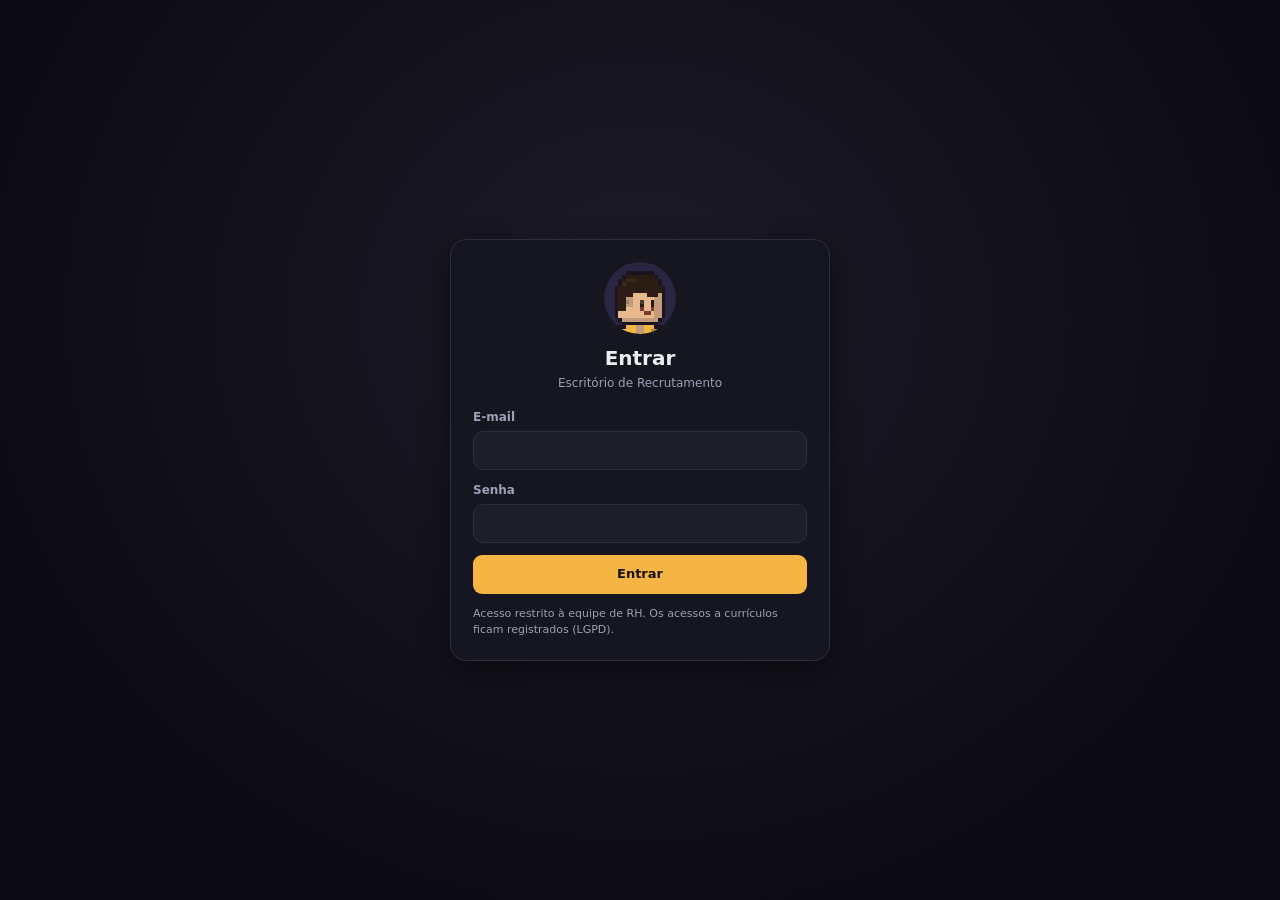
==== commit c1ceaf19: "Banco de currículos no escritório, personagens animados e painéis instantâneos - arquivo de currícul" ====
--- a/frontend/index.html
+++ b/frontend/index.html
@@ -16,6 +16,7 @@
 <main id="principal">
   <section id="esq">
     <div id="palco"><canvas id="cn"></canvas></div>
+    <div id="bancow"></div>
     <div id="cvw"></div>
   </section>
   <aside id="painel"><div id="pi"></div></aside>
--- a/frontend/estilo.css
+++ b/frontend/estilo.css
@@ -151,6 +151,64 @@
 .analise{flex:1;overflow:auto}
 .decisao{display:flex;gap:8px;flex-wrap:wrap;margin-top:8px}
 
+/* carregando: esqueleto com brilho (o painel responde na hora; os dados chegam em seguida) */
+.esq-l{display:block;height:11px;margin:6px 0;border-radius:6px;background:linear-gradient(90deg,var(--sup3) 0%,#30344A 50%,var(--sup3) 100%);background-size:200% 100%;animation:brilho 1.1s linear infinite}
+.cartao.esq{min-height:66px}
+@keyframes brilho{0%{background-position:100% 0}100%{background-position:-100% 0}}
+
+/* chat vivo: mensagens entram, pontinhos de digitação, rosto que fala */
+.msg,.eq{animation:entra .22s ease-out}
+@keyframes entra{from{opacity:0;transform:translateY(6px)}to{opacity:1;transform:none}}
+#msgs .lin{display:flex;gap:7px;align-items:flex-end}
+#msgs .lin canvas.av{flex:none;border-radius:50%;image-rendering:pixelated;margin-bottom:6px}
+#msgs .lin .msg{margin-left:0}
+.pontos{display:inline-flex;gap:3px;vertical-align:middle;margin-right:2px}
+.pontos i{width:6px;height:6px;border-radius:50%;background:var(--acc);animation:pula 1s infinite ease-in-out}
+.pontos i:nth-child(2){animation-delay:.15s}.pontos i:nth-child(3){animation-delay:.3s}
+@keyframes pula{0%,60%,100%{transform:translateY(0);opacity:.55}30%{transform:translateY(-4px);opacity:1}}
+#rosto.falando{box-shadow:0 0 0 2px var(--acc),0 0 14px rgba(245,181,68,.45)}
+.abas button{transition:color .12s,border-color .12s}
+
+/* banco de currículos: pastas por área, lista e ficha */
+#bancow{position:absolute;inset:0;z-index:9;padding:14px;display:none;background:rgba(5,5,10,.55)}
+#bancow.aberto{display:block}
+.bw{height:100%;background:var(--bg);border:1px solid var(--b);border-radius:14px;box-shadow:var(--sh);display:flex;flex-direction:column;overflow:hidden;animation:entra .18s ease-out}
+.bw>header{flex:none;display:flex;align-items:center;gap:12px;padding:10px 14px;background:var(--sup);border-bottom:1px solid var(--b)}
+.bw>header .bt{display:flex;align-items:center;gap:8px;white-space:nowrap;font-size:15px}.bw>header .bt svg{color:var(--acc);width:18px;height:18px}
+.bw>header input{flex:1;min-width:120px;border:1px solid var(--b);background:var(--sup2);border-radius:10px;padding:8px 12px}
+.bw>header input:focus{outline:2px solid var(--accl);border-color:var(--acc)}
+.bw>header .x{position:static}
+.bsit{flex:none;padding:8px 14px 2px;background:var(--sup);border-bottom:1px solid var(--b);white-space:nowrap;overflow-x:auto;scrollbar-width:thin}
+.bcorpo{flex:1;display:flex;min-height:0}
+.bpastas{width:250px;flex:none;overflow:auto;padding:10px 8px;border-right:1px solid var(--b);background:var(--sup)}
+.bgrupo{margin-bottom:6px}.bgrupo.sem-cv{opacity:.5}
+.bg,.bp{display:flex;align-items:center;gap:8px;padding:6px 8px;border-radius:8px;cursor:pointer}
+.bg:hover,.bp:hover{background:var(--sup3)}.bg.on,.bp.on{background:var(--accl);color:var(--acc)}
+.bg b{flex:1;font-size:12.5px;line-height:1.25}.bg span,.bp span{font-variant-numeric:tabular-nums;color:var(--m);font-weight:700;font-size:12px}
+.bp{padding-left:30px;font-size:12px;color:var(--k)}.bp::before{content:"";width:12px;height:9px;border-radius:2px;background:var(--c);flex:none;box-shadow:inset 0 2px 0 rgba(255,255,255,.25)}
+.bp{justify-content:space-between}.bp span{margin-left:auto}
+i.pasta{position:relative;width:20px;height:15px;border-radius:3px;background:var(--c);flex:none;margin-top:3px;box-shadow:inset 0 -3px 0 rgba(0,0,0,.18)}
+i.pasta::before{content:"";position:absolute;left:0;top:-4px;width:9px;height:5px;border-radius:2px 2px 0 0;background:var(--c)}
+i.pasta::after{content:"";position:absolute;left:3px;right:3px;top:3px;height:3px;background:rgba(255,255,255,.75);border-radius:1px}
+.blista{flex:1;min-width:0;overflow:auto;padding:12px}
+.bitem{background:var(--sup2);border:1px solid var(--b);border-left:4px solid var(--c);border-radius:10px;padding:10px 12px;margin-bottom:8px;cursor:pointer;transition:border-color .12s,transform .12s}
+.bitem:hover{border-color:rgba(245,181,68,.55);border-left-color:var(--c);transform:translateX(2px)}.bitem.on{border-color:var(--acc);border-left-color:var(--c);background:#232637}
+.bitem .sug{margin-top:5px;font-size:12.5px}.bitem .parecer{margin-top:4px;font-style:italic}
+.bficha{width:min(430px,40%);flex:none;overflow:auto;padding:12px;border-left:1px solid var(--b);background:var(--sup)}
+.bficha h3{font-size:17px}.bficha .x{position:static}
+.bcab{border-top:4px solid var(--c)}
+.cartao.destaque{background:linear-gradient(180deg,rgba(245,181,68,.12),rgba(245,181,68,.03));border-color:rgba(245,181,68,.4)}
+.disse{display:flex;gap:9px;align-items:flex-start;margin:6px 0}.disse canvas.av{flex:none;border-radius:50%;image-rendering:pixelated}
+.disse p{margin:3px 0;font-style:italic}
+details.cartao summary{cursor:pointer;font-weight:700}
+pre.btexto{white-space:pre-wrap;font:12.5px/1.55 system-ui,-apple-system,"Segoe UI",sans-serif;margin-top:8px;color:#D9DCE6;max-height:360px;overflow:auto}
+@media (max-width:1100px){.bpastas{width:200px}}
+@media (max-width:900px){
+  #bancow{padding:0}.bw{border-radius:0}.bpastas{display:none}.bficha{display:none;width:100%;border-left:0}
+  #bancow.ficha .bficha{display:block}#bancow.ficha .blista{display:none}
+  .bw>header .bt b{display:none}
+}
+
 /* modais e login */
 #modal{position:fixed;inset:0;background:rgba(5,5,10,.62);z-index:40;display:none;align-items:center;justify-content:center;padding:16px}
 .caixa{background:var(--sup);border:1px solid var(--b);border-radius:16px;box-shadow:var(--sh);width:min(560px,100%);max-height:90vh;overflow:auto;padding:22px}
